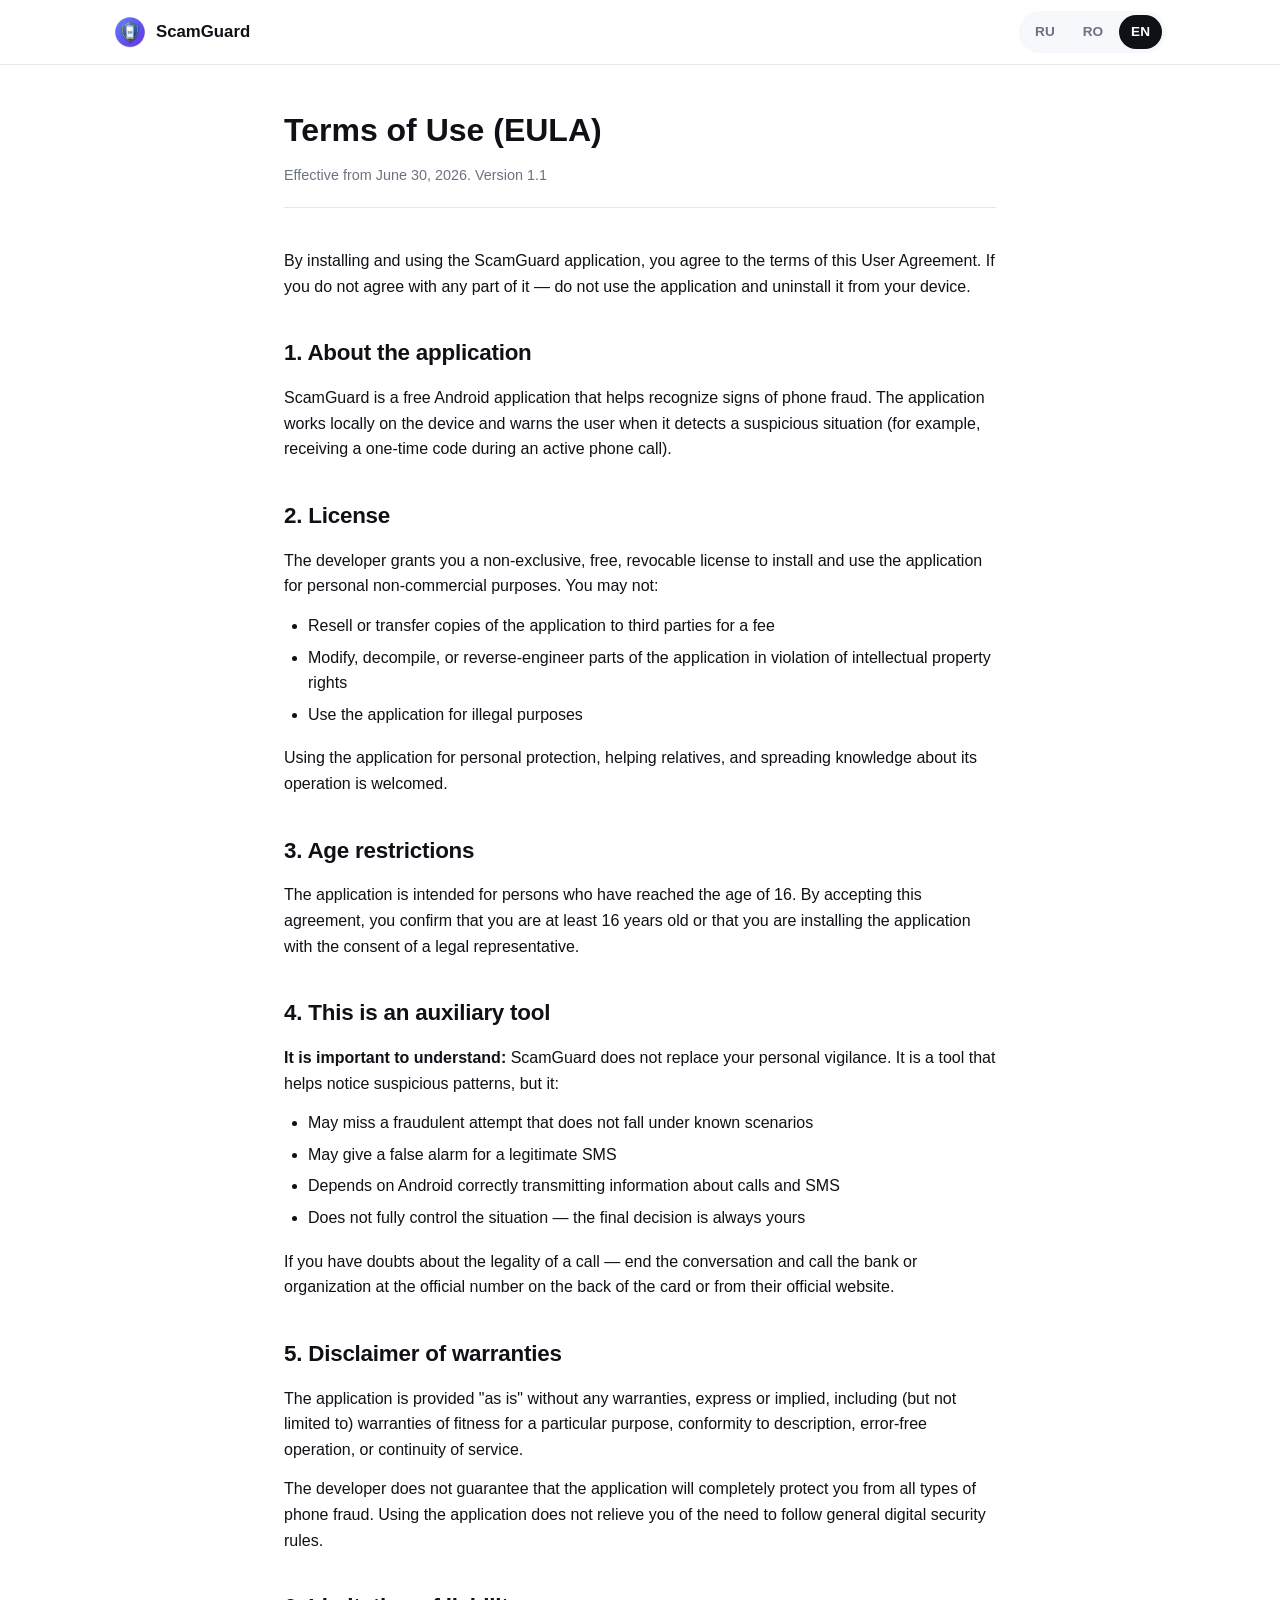
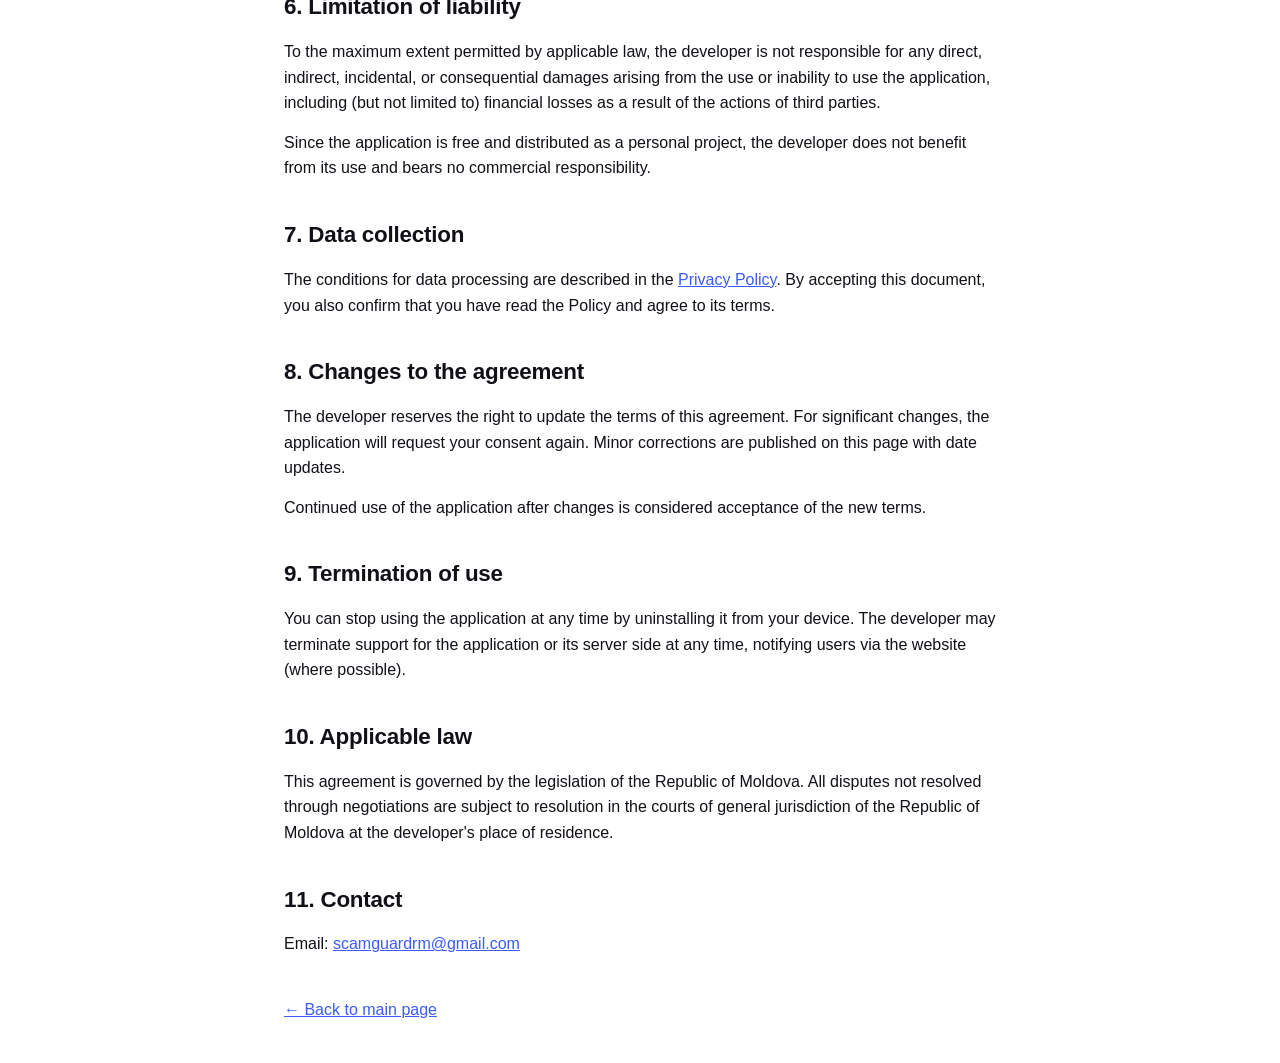
==== eula-en.html @ 32accb93 "Add files via upload" ====
<!DOCTYPE html>
<html lang="en">
<head>
<meta charset="UTF-8">
<meta name="viewport" content="width=device-width, initial-scale=1">
<title>Terms of Use — ScamGuard</title>
<link rel="icon" type="image/x-icon" href="img/favicon.ico">
<link rel="stylesheet" href="css/style.css">
</head>
<body>

<header class="site-header">
  <div class="container">
    <a href="index.html" class="brand">
      <img src="img/icon-full.png" alt="ScamGuard">
      <span>ScamGuard</span>
    </a>
    <div class="lang-switch">
      <a href="eula-ru.html">RU</a>
      <a href="eula-ro.html">RO</a>
      <a href="eula-en.html" class="active">EN</a>
    </div>
  </div>
</header>

<div class="doc-page">
  <h1>Terms of Use (EULA)</h1>
  <p class="doc-meta">Effective from June 30, 2026. Version 1.1</p>

  <p>By installing and using the ScamGuard application, you agree to the terms of this User Agreement. If you do not agree with any part of it — do not use the application and uninstall it from your device.</p>

  <h2>1. About the application</h2>
  <p>ScamGuard is a free Android application that helps recognize signs of phone fraud. The application works locally on the device and warns the user when it detects a suspicious situation (for example, receiving a one-time code during an active phone call).</p>

  <h2>2. License</h2>
  <p>The developer grants you a non-exclusive, free, revocable license to install and use the application for personal non-commercial purposes. You may not:</p>
  <ul>
    <li>Resell or transfer copies of the application to third parties for a fee</li>
    <li>Modify, decompile, or reverse-engineer parts of the application in violation of intellectual property rights</li>
    <li>Use the application for illegal purposes</li>
  </ul>
  <p>Using the application for personal protection, helping relatives, and spreading knowledge about its operation is welcomed.</p>

  <h2>3. Age restrictions</h2>
  <p>The application is intended for persons who have reached the age of 16. By accepting this agreement, you confirm that you are at least 16 years old or that you are installing the application with the consent of a legal representative.</p>

  <h2>4. This is an auxiliary tool</h2>
  <p><strong>It is important to understand:</strong> ScamGuard does not replace your personal vigilance. It is a tool that helps notice suspicious patterns, but it:</p>
  <ul>
    <li>May miss a fraudulent attempt that does not fall under known scenarios</li>
    <li>May give a false alarm for a legitimate SMS</li>
    <li>Depends on Android correctly transmitting information about calls and SMS</li>
    <li>Does not fully control the situation — the final decision is always yours</li>
  </ul>
  <p>If you have doubts about the legality of a call — end the conversation and call the bank or organization at the official number on the back of the card or from their official website.</p>

  <h2>5. Disclaimer of warranties</h2>
  <p>The application is provided "as is" without any warranties, express or implied, including (but not limited to) warranties of fitness for a particular purpose, conformity to description, error-free operation, or continuity of service.</p>
  <p>The developer does not guarantee that the application will completely protect you from all types of phone fraud. Using the application does not relieve you of the need to follow general digital security rules.</p>

  <h2>6. Limitation of liability</h2>
  <p>To the maximum extent permitted by applicable law, the developer is not responsible for any direct, indirect, incidental, or consequential damages arising from the use or inability to use the application, including (but not limited to) financial losses as a result of the actions of third parties.</p>
  <p>Since the application is free and distributed as a personal project, the developer does not benefit from its use and bears no commercial responsibility.</p>

  <h2>7. Data collection</h2>
  <p>The conditions for data processing are described in the <a href="privacy-en.html">Privacy Policy</a>. By accepting this document, you also confirm that you have read the Policy and agree to its terms.</p>

  <h2>8. Changes to the agreement</h2>
  <p>The developer reserves the right to update the terms of this agreement. For significant changes, the application will request your consent again. Minor corrections are published on this page with date updates.</p>
  <p>Continued use of the application after changes is considered acceptance of the new terms.</p>

  <h2>9. Termination of use</h2>
  <p>You can stop using the application at any time by uninstalling it from your device. The developer may terminate support for the application or its server side at any time, notifying users via the website (where possible).</p>

  <h2>10. Applicable law</h2>
  <p>This agreement is governed by the legislation of the Republic of Moldova. All disputes not resolved through negotiations are subject to resolution in the courts of general jurisdiction of the Republic of Moldova at the developer's place of residence.</p>

  <h2>11. Contact</h2>
  <p>Email: <a href="mailto:scamguardrm@gmail.com">scamguardrm@gmail.com</a></p>

  <p style="margin-top: 40px;"><a href="index.html">← Back to main page</a></p>
</div>

</body>
</html>
---- css/style.css ----
/* ============================================
   ScamGuard site — стили
   Минималистичный микс серьёзного и современного.
============================================ */

:root {
  --primary-1: #3B5BFA;
  --primary-2: #7C3AED;
  --primary-grad: linear-gradient(135deg, var(--primary-1), var(--primary-2));
  --ink: #0F1117;
  --muted: #6B7280;
  --bg: #FFFFFF;
  --bg-soft: #F7F8FC;
  --border: #E5E7EB;
  --success: #10B981;
  --success-soft: #D1FAE5;
  --danger: #DC2626;
  --danger-soft: #FEE2E2;
  --warning: #F59E0B;
  --warning-soft: #FEF3C7;
  --shadow-sm: 0 1px 2px rgba(0,0,0,0.05);
  --shadow-md: 0 4px 12px rgba(0,0,0,0.08);
  --shadow-lg: 0 12px 32px rgba(0,0,0,0.12);
  --radius: 14px;
  --radius-lg: 20px;
  --container: 1100px;
}

* { box-sizing: border-box; margin: 0; padding: 0; }

html { scroll-behavior: smooth; }

body {
  font-family: -apple-system, BlinkMacSystemFont, "Segoe UI", Roboto, "Helvetica Neue", Arial, sans-serif;
  font-size: 16px;
  line-height: 1.6;
  color: var(--ink);
  background: var(--bg);
  -webkit-font-smoothing: antialiased;
}

.container {
  max-width: var(--container);
  margin: 0 auto;
  padding: 0 24px;
}

/* ============ Header ============ */
header.site-header {
  position: sticky;
  top: 0;
  background: rgba(255, 255, 255, 0.92);
  backdrop-filter: saturate(180%) blur(16px);
  border-bottom: 1px solid var(--border);
  z-index: 100;
}
header .container {
  display: flex;
  align-items: center;
  justify-content: space-between;
  height: 64px;
}
.brand {
  display: flex;
  align-items: center;
  gap: 10px;
  font-weight: 700;
  color: var(--ink);
  text-decoration: none;
  font-size: 1.05rem;
}
.brand img { width: 32px; height: 32px; }

.lang-switch {
  display: flex;
  gap: 4px;
  background: var(--bg-soft);
  border-radius: 999px;
  padding: 4px;
  font-size: 0.85rem;
}
.lang-switch a {
  padding: 6px 12px;
  border-radius: 999px;
  text-decoration: none;
  color: var(--muted);
  font-weight: 600;
}
.lang-switch a.active {
  background: var(--ink);
  color: white;
}

/* ============ Hero ============ */
.hero {
  padding: 80px 0 60px;
  text-align: center;
  background: radial-gradient(ellipse at top, rgba(124, 58, 237, 0.08), transparent 50%);
}
.hero-icon {
  width: 96px;
  height: 96px;
  margin: 0 auto 24px;
  border-radius: 24px;
  box-shadow: var(--shadow-lg);
}
.hero h1 {
  font-size: clamp(2rem, 5vw, 3.2rem);
  font-weight: 800;
  letter-spacing: -0.02em;
  margin-bottom: 16px;
  background: var(--primary-grad);
  -webkit-background-clip: text;
  -webkit-text-fill-color: transparent;
  background-clip: text;
}
.hero .subtitle {
  font-size: clamp(1.05rem, 2vw, 1.25rem);
  color: var(--muted);
  max-width: 640px;
  margin: 0 auto 32px;
}
.cta-row {
  display: flex;
  gap: 12px;
  justify-content: center;
  flex-wrap: wrap;
  margin-bottom: 24px;
}
.btn {
  display: inline-flex;
  align-items: center;
  gap: 8px;
  padding: 14px 26px;
  border-radius: 12px;
  font-weight: 600;
  text-decoration: none;
  transition: all 0.15s ease;
  font-size: 1rem;
  border: none;
  cursor: pointer;
}
.btn-primary {
  background: var(--primary-grad);
  color: white;
  box-shadow: var(--shadow-md);
}
.btn-primary:hover {
  box-shadow: var(--shadow-lg);
  transform: translateY(-1px);
}
.btn-secondary {
  background: var(--bg-soft);
  color: var(--ink);
  border: 1px solid var(--border);
}
.btn-secondary:hover { background: var(--border); }

.badge-row {
  display: flex;
  gap: 8px;
  justify-content: center;
  flex-wrap: wrap;
}
.badge {
  display: inline-flex;
  align-items: center;
  gap: 6px;
  padding: 6px 14px;
  background: var(--bg-soft);
  border-radius: 999px;
  font-size: 0.85rem;
  color: var(--muted);
  font-weight: 500;
}

/* ============ Sections ============ */
section {
  padding: 72px 0;
}
section.alt { background: var(--bg-soft); }

h2.section-title {
  font-size: clamp(1.6rem, 3vw, 2.2rem);
  font-weight: 800;
  text-align: center;
  margin-bottom: 16px;
  letter-spacing: -0.01em;
}
.section-subtitle {
  text-align: center;
  color: var(--muted);
  max-width: 560px;
  margin: 0 auto 48px;
  font-size: 1.05rem;
}

/* ============ How it works ============ */
.steps {
  display: grid;
  grid-template-columns: repeat(auto-fit, minmax(240px, 1fr));
  gap: 24px;
}
.step {
  text-align: center;
  padding: 24px;
}
.step-num {
  width: 48px;
  height: 48px;
  border-radius: 50%;
  background: var(--primary-grad);
  color: white;
  font-weight: 800;
  font-size: 1.3rem;
  display: flex;
  align-items: center;
  justify-content: center;
  margin: 0 auto 16px;
}
.step h3 { font-size: 1.15rem; margin-bottom: 8px; }
.step p { color: var(--muted); font-size: 0.95rem; }

/* ============ Features grid ============ */
.features {
  display: grid;
  grid-template-columns: repeat(auto-fit, minmax(260px, 1fr));
  gap: 20px;
}
.feature {
  background: var(--bg);
  border: 1px solid var(--border);
  border-radius: var(--radius);
  padding: 28px;
  transition: all 0.2s ease;
}
.feature:hover {
  transform: translateY(-4px);
  box-shadow: var(--shadow-md);
  border-color: transparent;
}
.feature-icon {
  font-size: 2rem;
  margin-bottom: 14px;
  display: inline-block;
}
.feature h3 { font-size: 1.1rem; margin-bottom: 8px; }
.feature p { color: var(--muted); font-size: 0.95rem; line-height: 1.55; }

/* ============ Privacy block ============ */
.privacy-block {
  background: linear-gradient(135deg, #0F1117 0%, #1E1B4B 100%);
  color: white;
  border-radius: var(--radius-lg);
  padding: 56px 40px;
  margin: 24px 0;
}
.privacy-block h2 {
  color: white;
  text-align: center;
  margin-bottom: 16px;
}
.privacy-block .section-subtitle {
  color: rgba(255,255,255,0.7);
  margin-bottom: 40px;
}
.privacy-list {
  display: grid;
  grid-template-columns: repeat(auto-fit, minmax(240px, 1fr));
  gap: 28px;
}
.privacy-item {
  display: flex;
  flex-direction: column;
  gap: 8px;
}
.privacy-icon {
  width: 44px;
  height: 44px;
  background: rgba(124, 58, 237, 0.2);
  border-radius: 12px;
  display: flex;
  align-items: center;
  justify-content: center;
  font-size: 1.4rem;
  margin-bottom: 6px;
}
.privacy-item h3 { font-size: 1.05rem; color: white; }
.privacy-item p { color: rgba(255,255,255,0.6); font-size: 0.95rem; }

/* ============ Screenshots ============ */
.screenshots {
  display: grid;
  grid-template-columns: repeat(auto-fit, minmax(260px, 1fr));
  gap: 32px;
  align-items: start;
}
.screen-card {
  text-align: center;
}
.screen-card img {
  max-width: 100%;
  width: 280px;
  border-radius: 28px;
  box-shadow: var(--shadow-lg);
  border: 1px solid var(--border);
}
.screen-card h3 { margin-top: 20px; font-size: 1.1rem; }
.screen-card p { color: var(--muted); font-size: 0.95rem; }

/* ============ FAQ ============ */
.faq {
  max-width: 720px;
  margin: 0 auto;
}
.faq-item {
  border-bottom: 1px solid var(--border);
  padding: 20px 0;
}
.faq-item summary {
  font-weight: 600;
  cursor: pointer;
  font-size: 1.05rem;
  list-style: none;
  display: flex;
  justify-content: space-between;
  align-items: center;
  padding-right: 8px;
}
.faq-item summary::-webkit-details-marker { display: none; }
.faq-item summary::after {
  content: '+';
  font-size: 1.6rem;
  font-weight: 300;
  color: var(--muted);
  transition: transform 0.2s;
}
.faq-item[open] summary::after { transform: rotate(45deg); }
.faq-item p {
  margin-top: 12px;
  color: var(--muted);
  line-height: 1.7;
}

/* ============ Footer ============ */
footer {
  background: var(--bg-soft);
  border-top: 1px solid var(--border);
  padding: 48px 0 32px;
}
.footer-grid {
  display: grid;
  grid-template-columns: 2fr 1fr 1fr;
  gap: 32px;
  margin-bottom: 32px;
}
.footer-col h4 {
  font-size: 0.85rem;
  text-transform: uppercase;
  color: var(--muted);
  margin-bottom: 12px;
  letter-spacing: 0.05em;
}
.footer-col a {
  display: block;
  color: var(--ink);
  text-decoration: none;
  font-size: 0.95rem;
  padding: 4px 0;
}
.footer-col a:hover { color: var(--primary-1); }
.footer-col p { color: var(--muted); font-size: 0.95rem; }
.footer-bottom {
  text-align: center;
  padding-top: 24px;
  border-top: 1px solid var(--border);
  color: var(--muted);
  font-size: 0.9rem;
}

@media (max-width: 768px) {
  .footer-grid { grid-template-columns: 1fr; gap: 24px; }
  section { padding: 56px 0; }
  .hero { padding: 56px 0 40px; }
  .privacy-block { padding: 40px 24px; }
}

/* ============ Document pages (privacy / eula) ============ */
.doc-page {
  max-width: 760px;
  margin: 40px auto;
  padding: 0 24px;
}
.doc-page h1 {
  font-size: 2rem;
  margin-bottom: 8px;
}
.doc-page .doc-meta {
  color: var(--muted);
  font-size: 0.9rem;
  margin-bottom: 40px;
  padding-bottom: 20px;
  border-bottom: 1px solid var(--border);
}
.doc-page h2 {
  font-size: 1.4rem;
  margin-top: 36px;
  margin-bottom: 14px;
  letter-spacing: -0.01em;
}
.doc-page h3 {
  font-size: 1.1rem;
  margin-top: 24px;
  margin-bottom: 10px;
}
.doc-page p { margin-bottom: 14px; }
.doc-page ul {
  margin: 12px 0 18px 24px;
}
.doc-page li {
  margin-bottom: 6px;
}
.doc-page strong { color: var(--ink); }
.doc-page a {
  color: var(--primary-1);
}
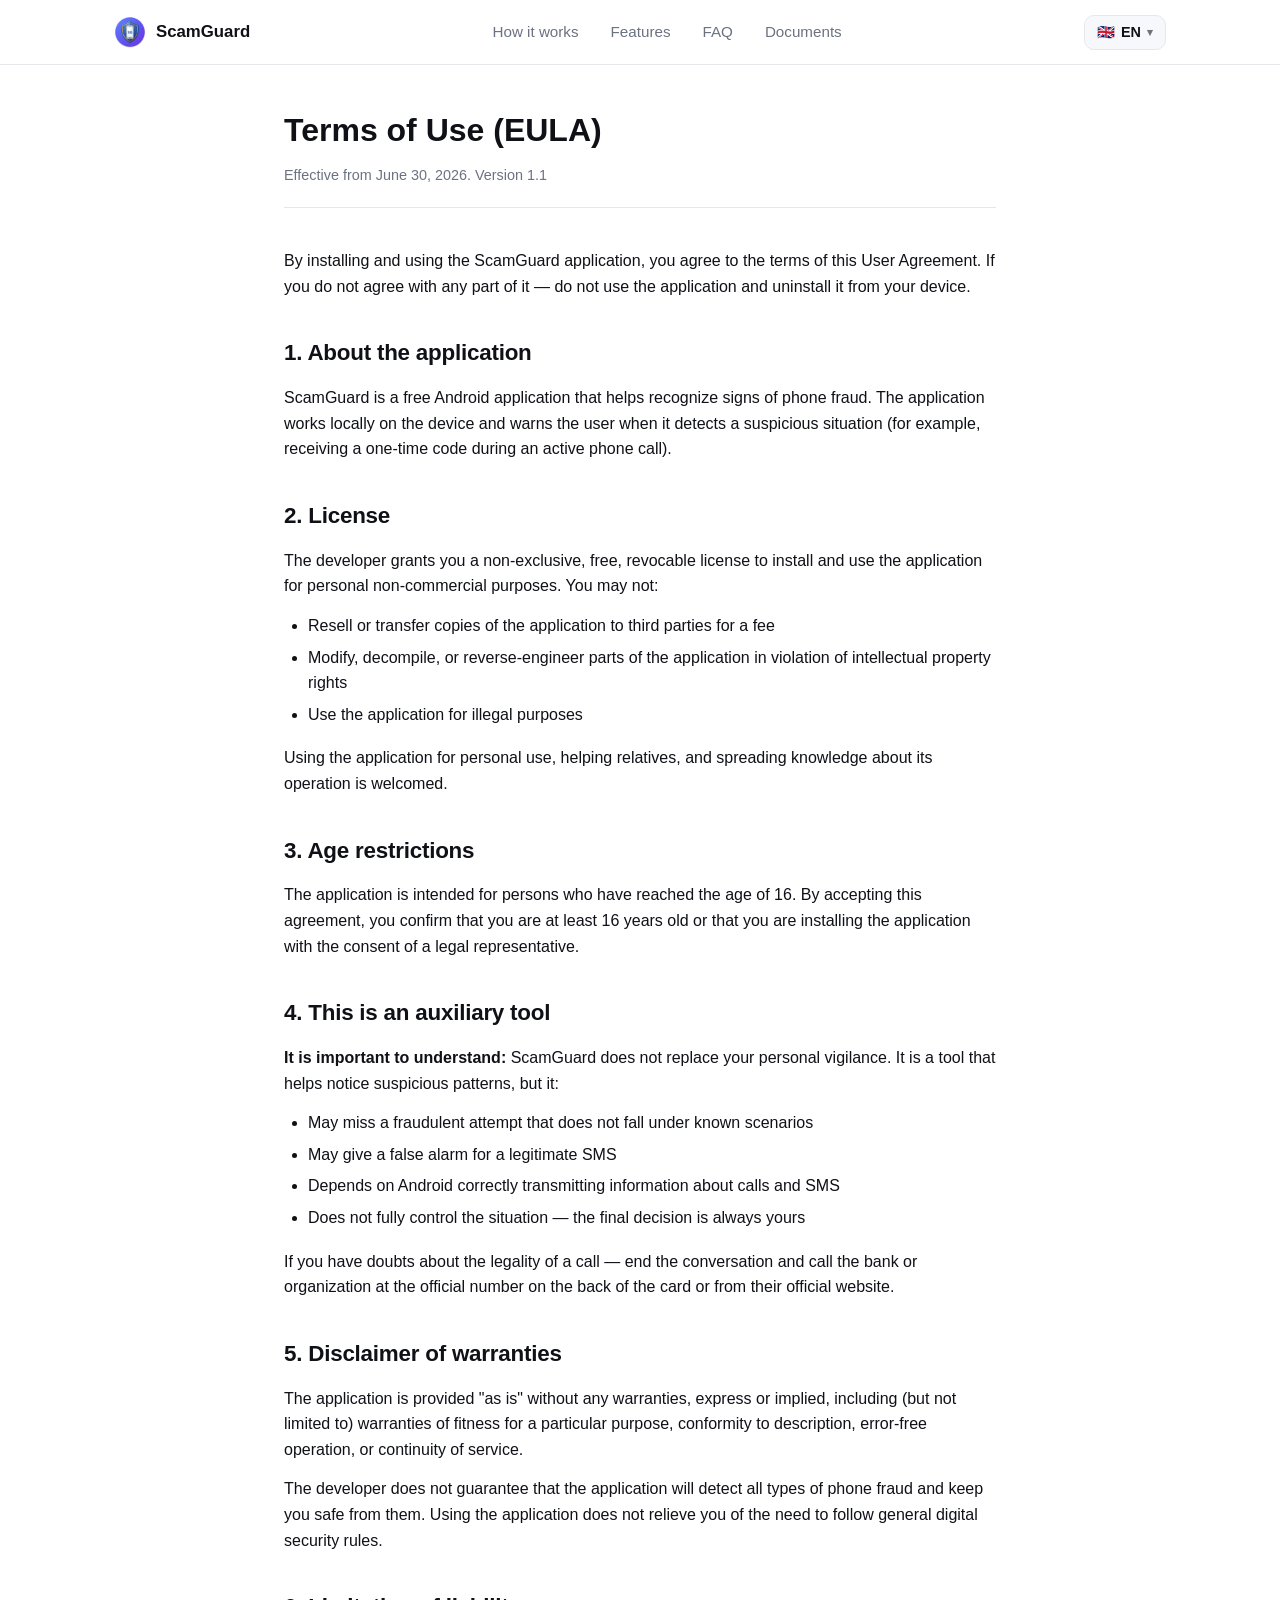
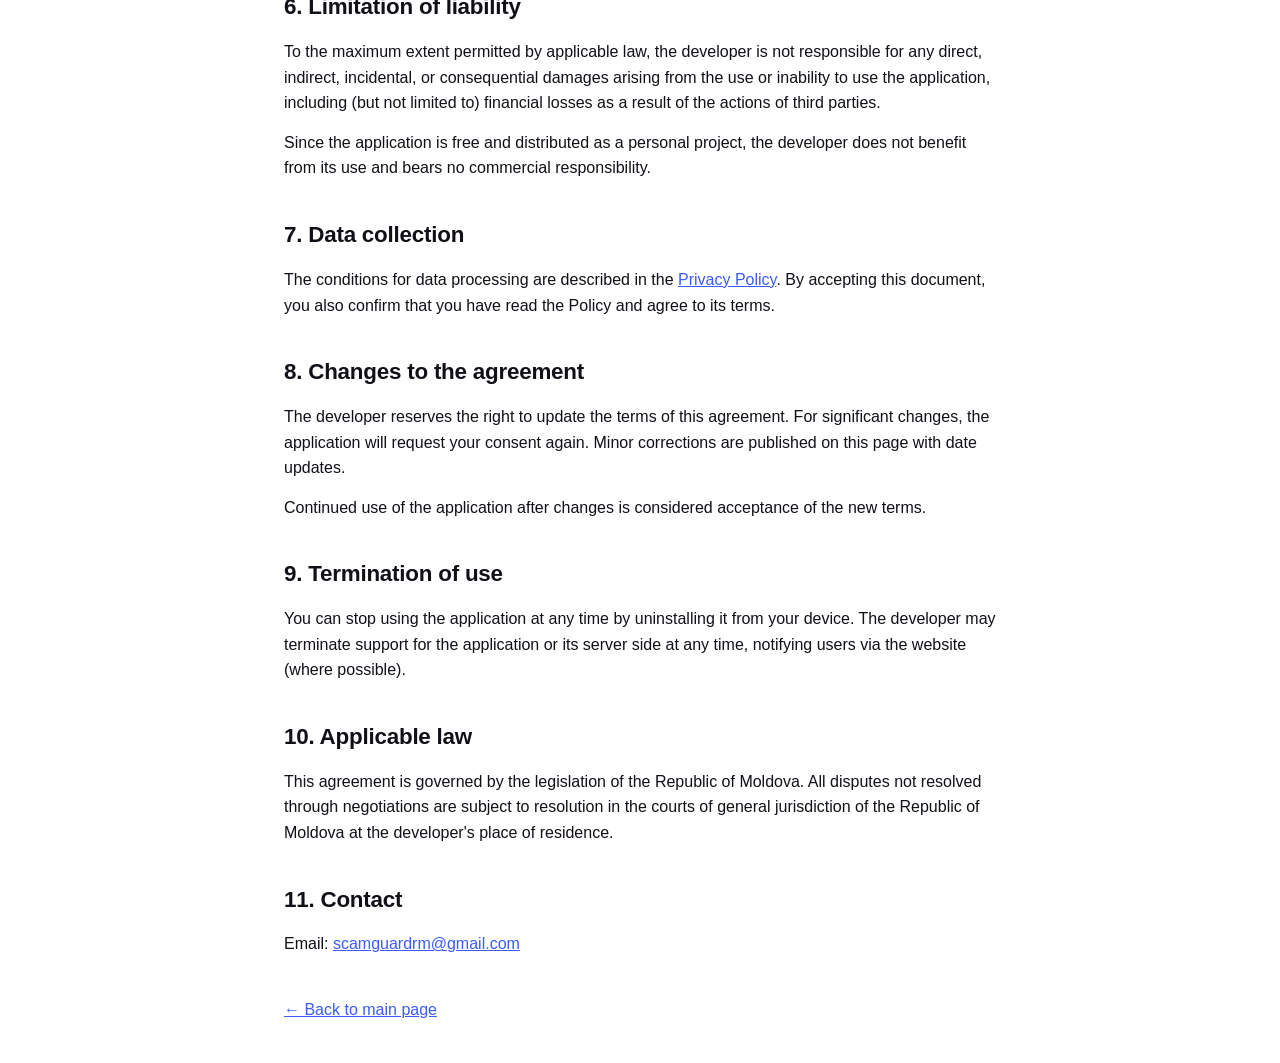
==== commit 9c229f10: "Add files via upload" ====
--- a/eula-en.html
+++ b/eula-en.html
@@ -15,13 +15,43 @@
       <img src="img/icon-full.png" alt="ScamGuard">
       <span>ScamGuard</span>
     </a>
-    <div class="lang-switch">
-      <a href="eula-ru.html">RU</a>
-      <a href="eula-ro.html">RO</a>
-      <a href="eula-en.html" class="active">EN</a>
+    <nav class="nav-links" id="navLinks">
+      <a href="index.html#how-it-works">How it works</a>
+      <a href="index.html#features">Features</a>
+      <a href="index.html#faq">FAQ</a>
+      <a href="index.html#docs">Documents</a>
+    </nav>
+    <div style="display: flex; align-items: center; gap: 8px;">
+      <div class="lang-dropdown" id="langDropdown">
+        <button class="lang-toggle" id="langToggle" aria-label="Language">
+          <span class="flag">🇬🇧</span>
+          <span>EN</span>
+          <span class="arrow">▾</span>
+        </button>
+        <div class="lang-menu">
+          <a href="eula-ru.html"><span class="flag">🇷🇺</span> Русский</a>
+          <a href="eula-ro.html"><span class="flag">🇷🇴</span> Română</a>
+          <a href="eula-en.html" class="active"><span class="flag">🇬🇧</span> English</a>
+        </div>
+      </div>
+      <button class="hamburger" id="hamburger" aria-label="Menu">
+        <span></span><span></span><span></span>
+      </button>
     </div>
   </div>
 </header>
+
+<script>
+document.getElementById('langToggle').addEventListener('click', (e) => {
+  e.stopPropagation();
+  document.getElementById('langDropdown').classList.toggle('open');
+});
+document.addEventListener('click', () => document.getElementById('langDropdown').classList.remove('open'));
+document.getElementById('hamburger').addEventListener('click', () => {
+  document.getElementById('hamburger').classList.toggle('open');
+  document.getElementById('navLinks').classList.toggle('open');
+});
+</script>
 
 <div class="doc-page">
   <h1>Terms of Use (EULA)</h1>
@@ -39,7 +69,7 @@
     <li>Modify, decompile, or reverse-engineer parts of the application in violation of intellectual property rights</li>
     <li>Use the application for illegal purposes</li>
   </ul>
-  <p>Using the application for personal protection, helping relatives, and spreading knowledge about its operation is welcomed.</p>
+  <p>Using the application for personal use, helping relatives, and spreading knowledge about its operation is welcomed.</p>
 
   <h2>3. Age restrictions</h2>
   <p>The application is intended for persons who have reached the age of 16. By accepting this agreement, you confirm that you are at least 16 years old or that you are installing the application with the consent of a legal representative.</p>
@@ -56,7 +86,7 @@
 
   <h2>5. Disclaimer of warranties</h2>
   <p>The application is provided "as is" without any warranties, express or implied, including (but not limited to) warranties of fitness for a particular purpose, conformity to description, error-free operation, or continuity of service.</p>
-  <p>The developer does not guarantee that the application will completely protect you from all types of phone fraud. Using the application does not relieve you of the need to follow general digital security rules.</p>
+  <p>The developer does not guarantee that the application will detect all types of phone fraud and keep you safe from them. Using the application does not relieve you of the need to follow general digital security rules.</p>
 
   <h2>6. Limitation of liability</h2>
   <p>To the maximum extent permitted by applicable law, the developer is not responsible for any direct, indirect, incidental, or consequential damages arising from the use or inability to use the application, including (but not limited to) financial losses as a result of the actions of third parties.</p>
--- a/css/style.css
+++ b/css/style.css
@@ -59,6 +59,7 @@
   align-items: center;
   justify-content: space-between;
   height: 64px;
+  gap: 16px;
 }
 .brand {
   display: flex;
@@ -68,27 +69,141 @@
   color: var(--ink);
   text-decoration: none;
   font-size: 1.05rem;
+  flex-shrink: 0;
 }
 .brand img { width: 32px; height: 32px; }
 
-.lang-switch {
+/* Navigation */
+.nav-links {
   display: flex;
   gap: 4px;
+  align-items: center;
+  flex: 1;
+  justify-content: center;
+}
+.nav-links a {
+  padding: 8px 14px;
+  border-radius: 8px;
+  text-decoration: none;
+  color: var(--muted);
+  font-weight: 500;
+  font-size: 0.95rem;
+  transition: all 0.15s;
+}
+.nav-links a:hover {
+  color: var(--ink);
   background: var(--bg-soft);
-  border-radius: 999px;
-  padding: 4px;
-  font-size: 0.85rem;
-}
-.lang-switch a {
-  padding: 6px 12px;
-  border-radius: 999px;
+}
+
+/* Language dropdown */
+.lang-dropdown {
+  position: relative;
+  flex-shrink: 0;
+}
+.lang-toggle {
+  display: flex;
+  align-items: center;
+  gap: 6px;
+  padding: 8px 12px;
+  background: var(--bg-soft);
+  border: 1px solid var(--border);
+  border-radius: 10px;
+  font-size: 0.9rem;
+  font-weight: 600;
+  color: var(--ink);
+  cursor: pointer;
+  font-family: inherit;
+}
+.lang-toggle:hover { background: var(--border); }
+.lang-toggle .arrow {
+  font-size: 0.7rem;
+  transition: transform 0.2s;
+  color: var(--muted);
+}
+.lang-dropdown.open .lang-toggle .arrow { transform: rotate(180deg); }
+.lang-menu {
+  position: absolute;
+  top: calc(100% + 6px);
+  right: 0;
+  min-width: 160px;
+  background: var(--bg);
+  border: 1px solid var(--border);
+  border-radius: 12px;
+  box-shadow: var(--shadow-lg);
+  padding: 6px;
+  display: none;
+  z-index: 200;
+}
+.lang-dropdown.open .lang-menu { display: block; }
+.lang-menu a {
+  display: flex;
+  align-items: center;
+  gap: 10px;
+  padding: 10px 12px;
+  border-radius: 8px;
   text-decoration: none;
-  color: var(--muted);
-  font-weight: 600;
-}
-.lang-switch a.active {
+  color: var(--ink);
+  font-weight: 500;
+  font-size: 0.95rem;
+}
+.lang-menu a:hover { background: var(--bg-soft); }
+.lang-menu a.active {
+  background: var(--bg-soft);
+  color: var(--primary-1);
+  font-weight: 700;
+}
+.lang-menu .flag {
+  font-size: 1.2rem;
+  line-height: 1;
+}
+
+/* Hamburger for mobile */
+.hamburger {
+  display: none;
+  background: none;
+  border: none;
+  padding: 8px;
+  cursor: pointer;
+  flex-direction: column;
+  gap: 4px;
+  align-items: center;
+  justify-content: center;
+}
+.hamburger span {
+  display: block;
+  width: 22px;
+  height: 2px;
   background: var(--ink);
-  color: white;
+  border-radius: 2px;
+  transition: transform 0.2s, opacity 0.2s;
+}
+.hamburger.open span:nth-child(1) { transform: translateY(6px) rotate(45deg); }
+.hamburger.open span:nth-child(2) { opacity: 0; }
+.hamburger.open span:nth-child(3) { transform: translateY(-6px) rotate(-45deg); }
+
+/* Mobile menu */
+@media (max-width: 820px) {
+  .hamburger { display: flex; }
+  .nav-links {
+    position: absolute;
+    top: 64px;
+    left: 0;
+    right: 0;
+    background: var(--bg);
+    border-bottom: 1px solid var(--border);
+    flex-direction: column;
+    padding: 12px;
+    gap: 4px;
+    display: none;
+    box-shadow: var(--shadow-md);
+  }
+  .nav-links.open { display: flex; }
+  .nav-links a {
+    padding: 12px 16px;
+    font-size: 1rem;
+    width: 100%;
+    text-align: left;
+  }
 }
 
 /* ============ Hero ============ */
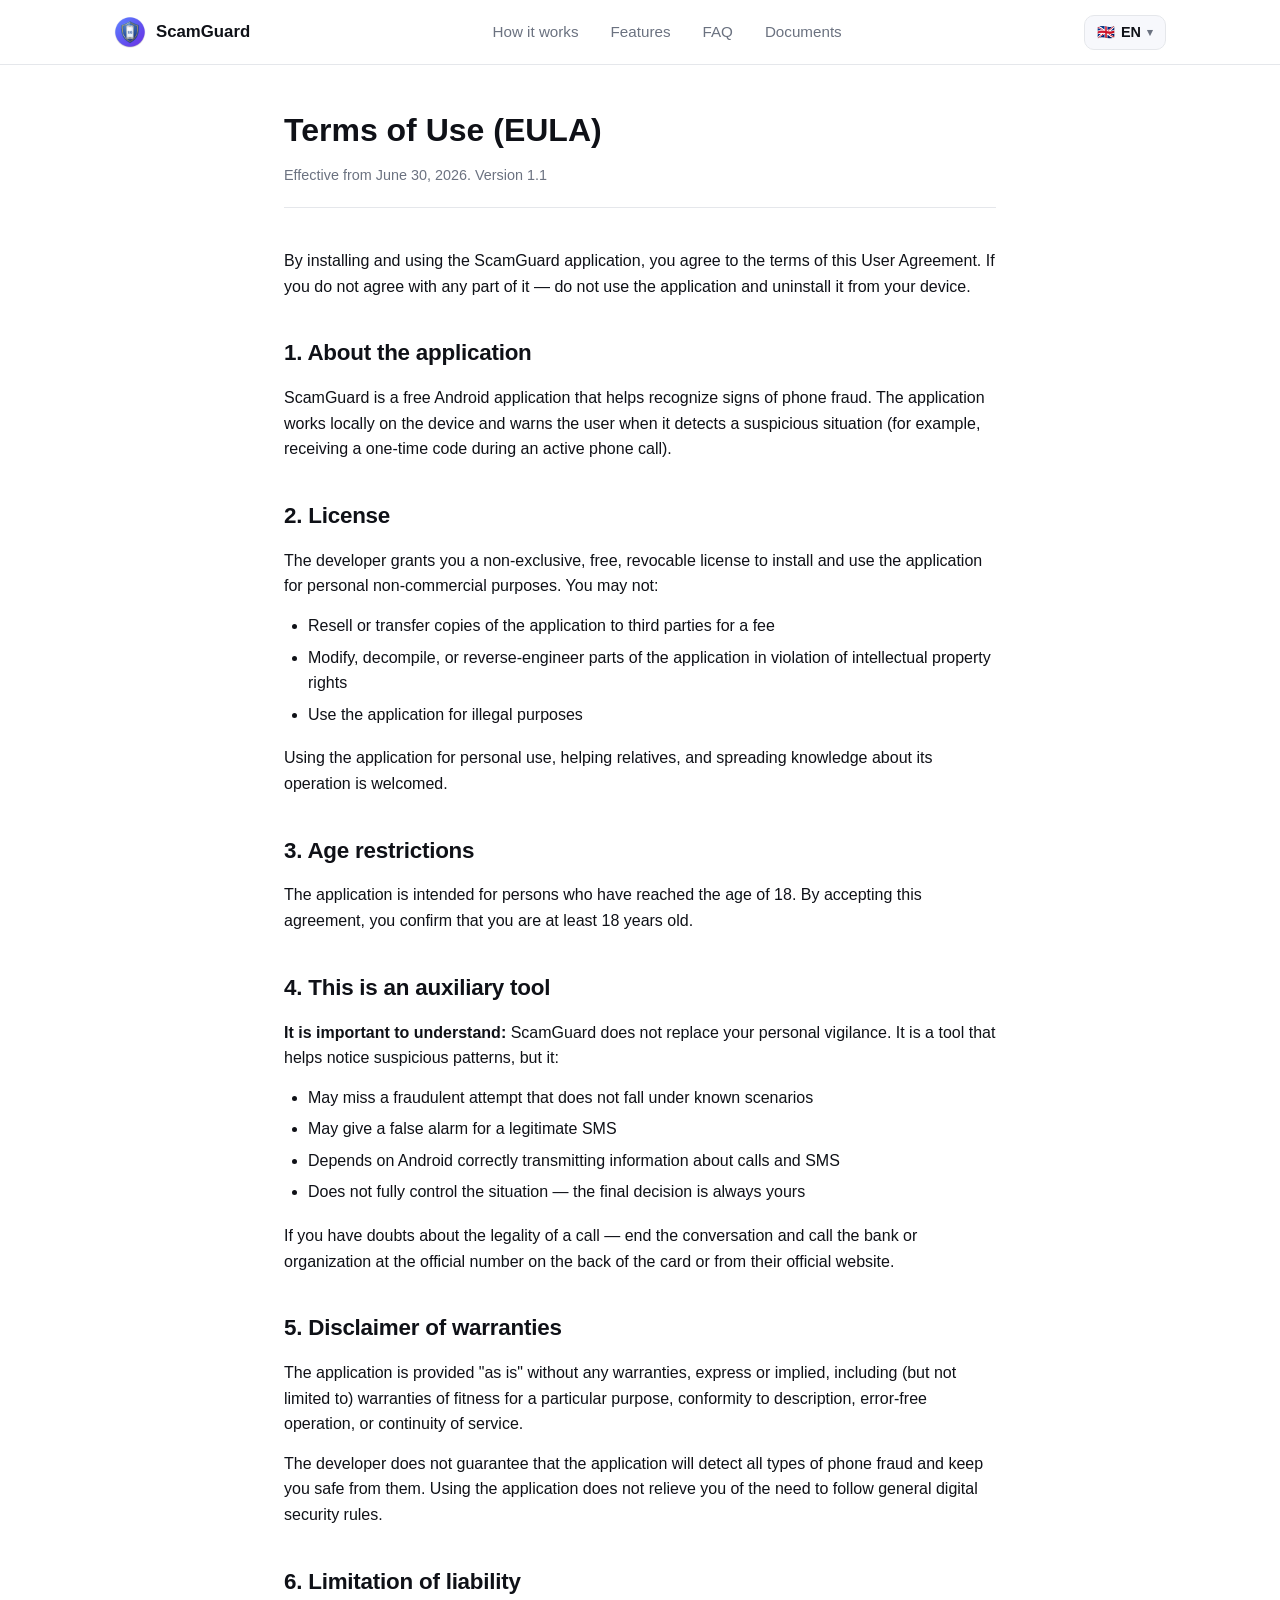
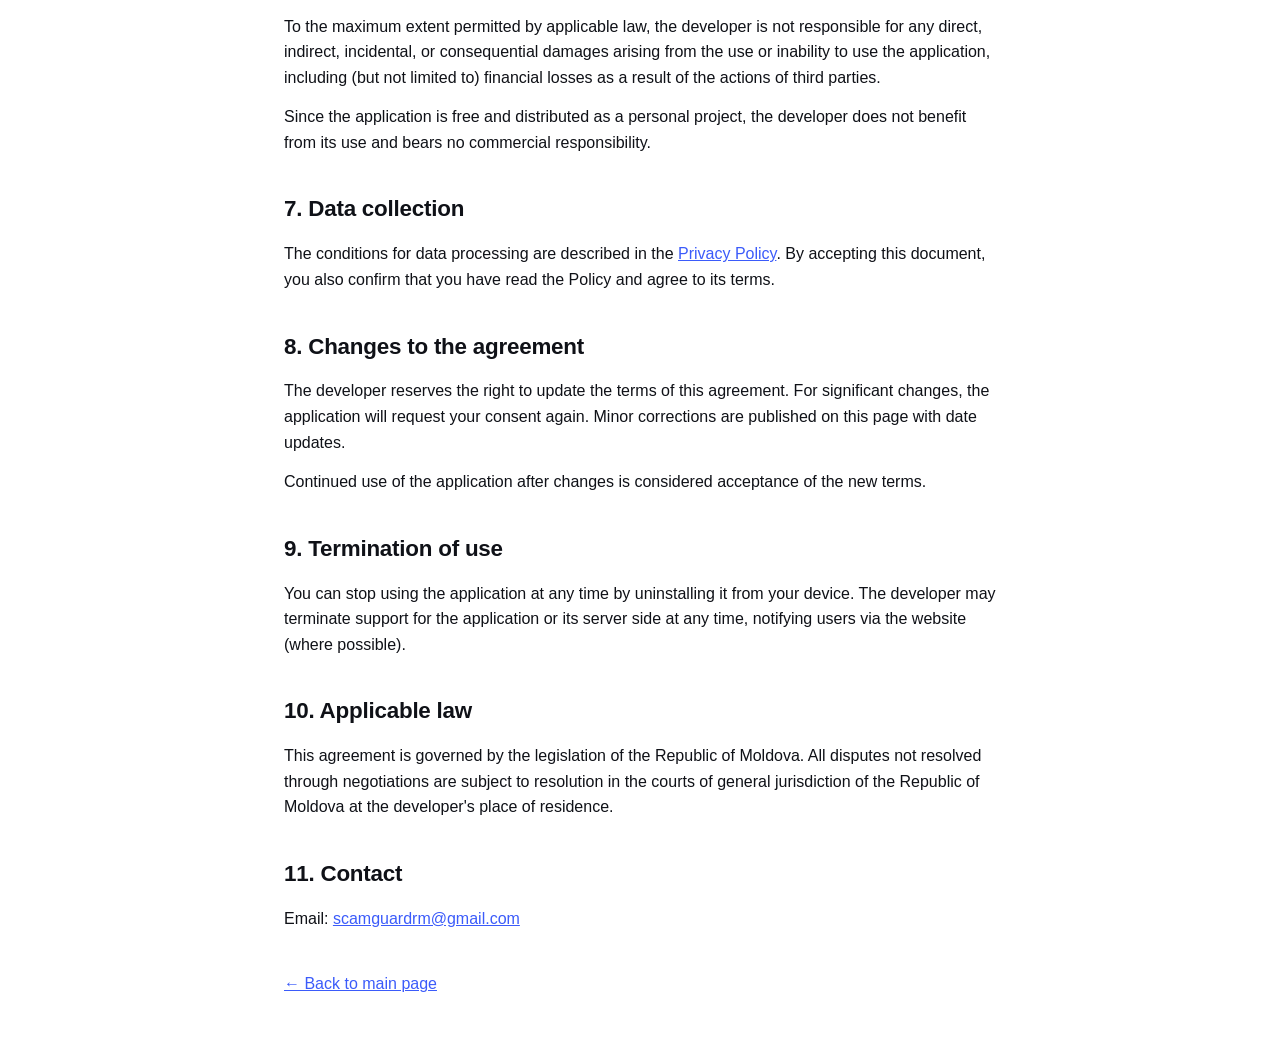
==== commit 5215fa9d: "Update eula-en.html" ====
--- a/eula-en.html
+++ b/eula-en.html
@@ -72,7 +72,7 @@
   <p>Using the application for personal use, helping relatives, and spreading knowledge about its operation is welcomed.</p>
 
   <h2>3. Age restrictions</h2>
-  <p>The application is intended for persons who have reached the age of 16. By accepting this agreement, you confirm that you are at least 16 years old or that you are installing the application with the consent of a legal representative.</p>
+  <p>The application is intended for persons who have reached the age of 18. By accepting this agreement, you confirm that you are at least 18 years old.</p>
 
   <h2>4. This is an auxiliary tool</h2>
   <p><strong>It is important to understand:</strong> ScamGuard does not replace your personal vigilance. It is a tool that helps notice suspicious patterns, but it:</p>
